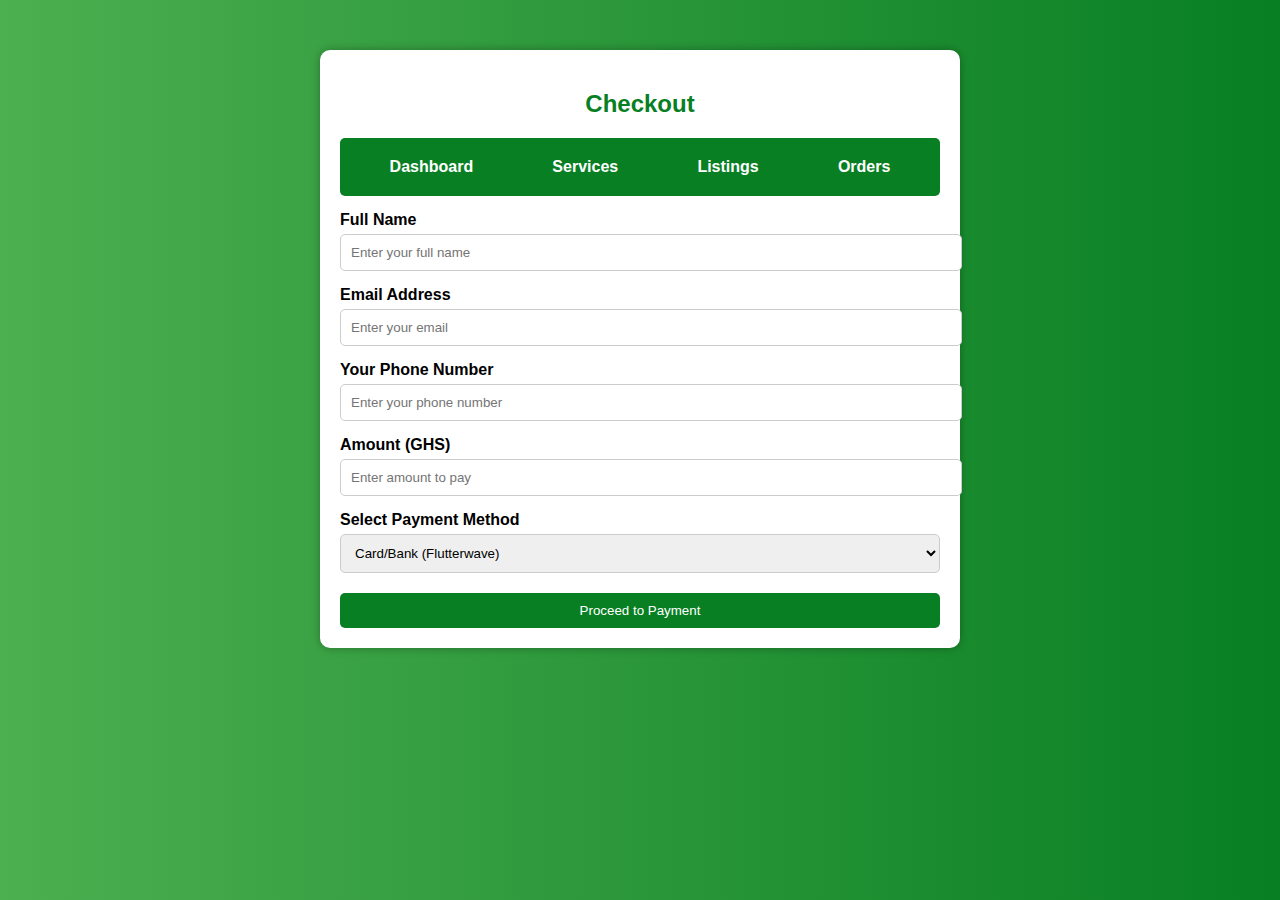
==== view/checkout.html @ 4c78885c "create the other folders" ====
<!DOCTYPE html>
<html lang="en">
<head>
    <meta charset="UTF-8">
    <meta name="viewport" content="width=device-width, initial-scale=1.0">
    <title>Checkout | EmpowerSkills Ghana</title>
    <script src="https://checkout.flutterwave.com/v3.js"></script>
    <style>
        body {
            font-family: Arial, sans-serif;
            background: linear-gradient(to right, #4CAF50, #087F23);
            color: white;
            text-align: center;
        }
        .container {
            width: 90%;
            max-width: 600px;
            margin: auto;
            padding: 20px;
            background: white;
            color: black;
            border-radius: 10px;
            box-shadow: 0px 0px 10px rgba(0, 0, 0, 0.3);
            margin-top: 50px;
        }
        h2 {
            color: #087F23;
        }
        .nav {
            display: flex;
            justify-content: space-around;
            padding: 10px;
            background: #087F23;
            border-radius: 5px;
        }
        .nav a {
            text-decoration: none;
            color: white;
            font-weight: bold;
            padding: 10px;
        }
        .nav a:hover {
            background: #1B5E20;
            border-radius: 5px;
        }
        .form-group {
            margin: 15px 0;
            text-align: left;
        }
        label {
            font-weight: bold;
        }
        input, select, button {
            width: 100%;
            padding: 10px;
            margin-top: 5px;
            border: 1px solid #ccc;
            border-radius: 5px;
        }
        button {
            background: #087F23;
            color: white;
            border: none;
            cursor: pointer;
        }
        button:hover {
            background: #1B5E20;
        }
        .hidden {
            display: none;
        }
    </style>
</head>
<body>

    <div class="container">
        <h2>Checkout</h2>
        <div class="nav">
            <a href="dashboard.html">Dashboard</a>
            <a href="services.html">Services</a>
            <a href="listings.html">Listings</a>
            <a href="orders.html">Orders</a>
        </div>

        <!-- Checkout Form -->
        <div>
            <div class="form-group">
                <label for="fullName">Full Name</label>
                <input type="text" id="fullName" placeholder="Enter your full name">
            </div>

            <div class="form-group">
                <label for="email">Email Address</label>
                <input type="email" id="email" placeholder="Enter your email">
            </div>

            <div class="form-group">
                <label for="phone">Your Phone Number</label>
                <input type="tel" id="phone" placeholder="Enter your phone number">
            </div>

            <div class="form-group">
                <label for="amount">Amount (GHS)</label>
                <input type="number" id="amount" placeholder="Enter amount to pay">
            </div>

            <div class="form-group">
                <label for="paymentMethod">Select Payment Method</label>
                <select id="paymentMethod" onchange="toggleMobileMoneyFields()">
                    <option value="flutterwave">Card/Bank (Flutterwave)</option>
                    <option value="mobile_money">Mobile Money</option>
                </select>
            </div>

            <!-- Mobile Money Fields (Hidden Initially) -->
            <div id="mobileMoneyFields" class="hidden">
                <div class="form-group">
                    <label for="network">Select Mobile Money Network</label>
                    <select id="network">
                        <option value="mtn">MTN Mobile Money</option>
                        <option value="vodafone">Vodafone Cash</option>
                        <option value="airteltigo">AirtelTigo Money</option>
                    </select>
                </div>

                <div class="form-group">
                    <label for="receiverPhone">Receiver's Phone Number</label>
                    <input type="tel" id="receiverPhone" placeholder="Enter receiver's phone number">
                </div>
            </div>

            <button onclick="makePayment()">Proceed to Payment</button>
        </div>

    </div>

    <script>
        function toggleMobileMoneyFields() {
            let paymentMethod = document.getElementById("paymentMethod").value;
            let mobileMoneyFields = document.getElementById("mobileMoneyFields");

            if (paymentMethod === "mobile_money") {
                mobileMoneyFields.classList.remove("hidden");
            } else {
                mobileMoneyFields.classList.add("hidden");
            }
        }

        function makePayment() {
            let fullName = document.getElementById("fullName").value.trim();
            let email = document.getElementById("email").value.trim();
            let phone = document.getElementById("phone").value.trim();
            let amount = document.getElementById("amount").value.trim();
            let paymentMethod = document.getElementById("paymentMethod").value;

            if (fullName === "" || email === "" || phone === "" || amount === "") {
                alert("Please fill all fields before proceeding.");
                return;
            }

            if (paymentMethod === "mobile_money") {
                let network = document.getElementById("network").value;
                let receiverPhone = document.getElementById("receiverPhone").value.trim();

                if (receiverPhone === "") {
                    alert("Please enter the receiver's phone number.");
                    return;
                }

                let mobileMoneyType = "mobilemoneyghana"; 

                FlutterwaveCheckout({
                    public_key: "FLWPUBK_TEST-xxxxxxxxxxxxxxxxxxxxx-X", // Replace with your Flutterwave public key
                    tx_ref: "EmpowerSkills-" + Math.floor(Math.random() * 1000000),
                    amount: amount,
                    currency: "GHS",
                    payment_options: mobileMoneyType,
                    redirect_url: "payment_success.html",
                    customer: {
                        email: email,
                        phone_number: phone,
                        name: fullName,
                    },
                    meta: {
                        receiver_phone: receiverPhone,
                        network: network,
                    },
                    customizations: {
                        title: "EmpowerSkills Ghana",
                        description: "Payment via Mobile Money",
                        logo: "https://yourwebsite.com/logo.png",
                    },
                });

            } else {
                FlutterwaveCheckout({
                    public_key: "FLWPUBK_TEST-xxxxxxxxxxxxxxxxxxxxx-X", // Replace with your Flutterwave public key
                    tx_ref: "EmpowerSkills-" + Math.floor(Math.random() * 1000000),
                    amount: amount,
                    currency: "GHS",
                    payment_options: "card, banktransfer, ussd",
                    redirect_url: "payment_success.html",
                    customer: {
                        email: email,
                        phone_number: phone,
                        name: fullName,
                    },
                    customizations: {
                        title: "EmpowerSkills Ghana",
                        description: "Payment via Card/Bank Transfer",
                        logo: "https://yourwebsite.com/logo.png",
                    },
                });
            }
        }
    </script>

</body>
</html>
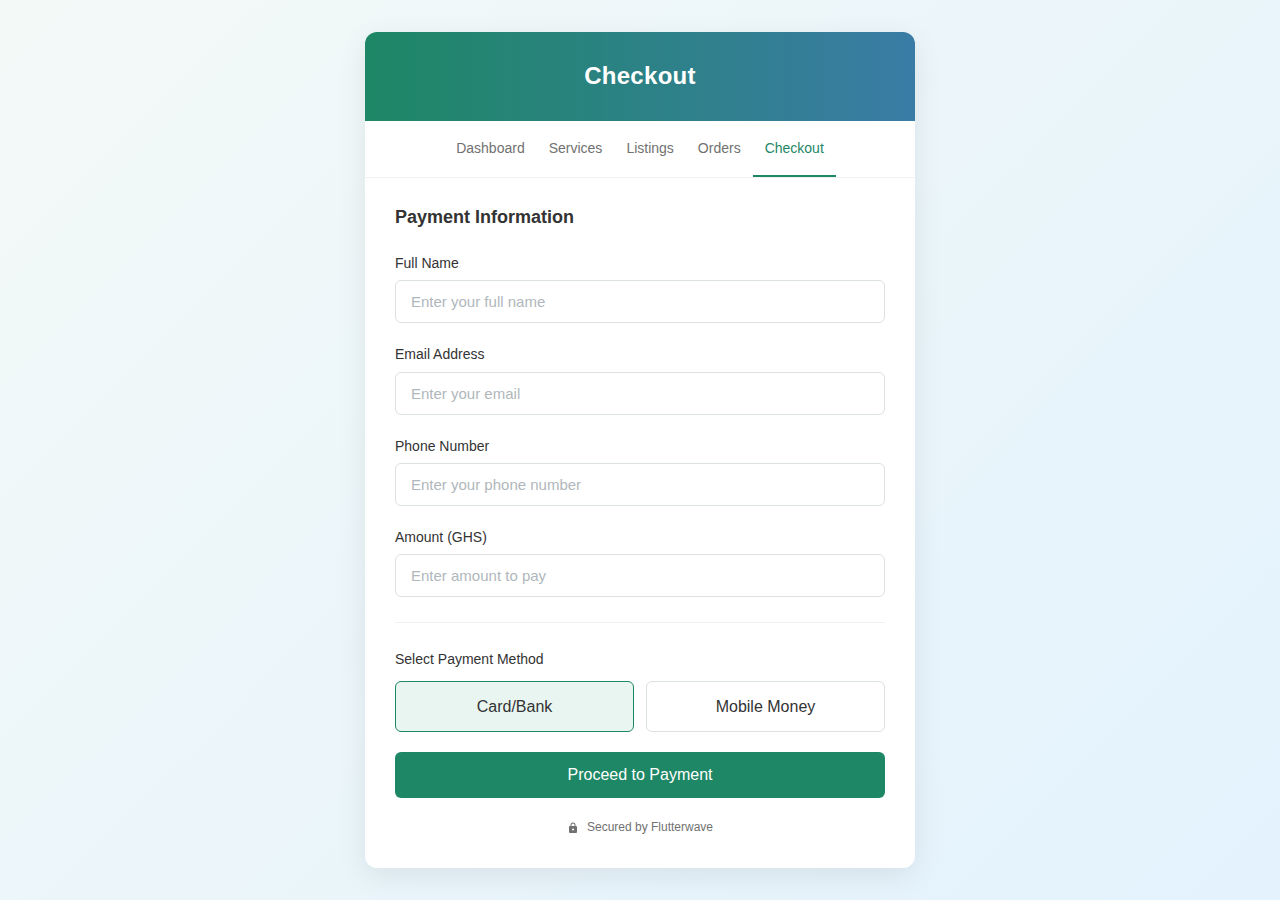
==== commit 43e9c3a0: "Updated frontend pages: services, order, checkout; added order filter" ====
--- a/view/checkout.html
+++ b/view/checkout.html
@@ -6,84 +6,259 @@
     <title>Checkout | EmpowerSkills Ghana</title>
     <script src="https://checkout.flutterwave.com/v3.js"></script>
     <style>
+        :root {
+            --primary: #1e8765;
+            --primary-light: #e9f5f1;
+            --primary-dark: #145c44;
+            --accent: #3a7ca5;
+            --accent-light: #d6ebf7;
+            --neutral-dark: #333333;
+            --neutral-mid: #717171;
+            --neutral-light: #f7f9fa;
+            --shadow: rgba(0, 0, 0, 0.08);
+        }
+        
+        * {
+            box-sizing: border-box;
+            margin: 0;
+            padding: 0;
+        }
+        
         body {
-            font-family: Arial, sans-serif;
-            background: linear-gradient(to right, #4CAF50, #087F23);
+            font-family: 'Segoe UI', Tahoma, Geneva, Verdana, sans-serif;
+            background: linear-gradient(135deg, #f3f9f7, #e3f2fd);
+            color: var(--neutral-dark);
+            line-height: 1.6;
+            min-height: 100vh;
+            display: flex;
+            justify-content: center;
+            align-items: center;
+            padding: 20px;
+        }
+        
+        .container {
+            width: 100%;
+            max-width: 550px;
+            background: white;
+            border-radius: 12px;
+            box-shadow: 0 8px 30px var(--shadow);
+            overflow: hidden;
+        }
+        
+        .header {
+            background: linear-gradient(to right, var(--primary), var(--accent));
+            padding: 25px 0;
+            text-align: center;
+            position: relative;
+        }
+        
+        .header h2 {
             color: white;
-            text-align: center;
-        }
-        .container {
-            width: 90%;
-            max-width: 600px;
-            margin: auto;
-            padding: 20px;
-            background: white;
-            color: black;
-            border-radius: 10px;
-            box-shadow: 0px 0px 10px rgba(0, 0, 0, 0.3);
-            margin-top: 50px;
-        }
-        h2 {
-            color: #087F23;
-        }
+            font-weight: 600;
+            font-size: 24px;
+            margin: 0;
+            letter-spacing: 0.3px;
+        }
+        
         .nav {
             display: flex;
-            justify-content: space-around;
-            padding: 10px;
-            background: #087F23;
-            border-radius: 5px;
-        }
+            justify-content: center;
+            background-color: white;
+            padding: 0;
+            border-bottom: 1px solid rgba(0,0,0,0.05);
+        }
+        
         .nav a {
             text-decoration: none;
-            color: white;
-            font-weight: bold;
-            padding: 10px;
-        }
-        .nav a:hover {
-            background: #1B5E20;
-            border-radius: 5px;
-        }
+            color: var(--neutral-mid);
+            font-weight: 500;
+            padding: 16px 12px;
+            font-size: 14px;
+            transition: all 0.2s ease;
+            border-bottom: 2px solid transparent;
+        }
+        
+        .nav a:hover, .nav a.active {
+            color: var(--primary);
+            border-bottom: 2px solid var(--primary);
+        }
+        
+        .form-container {
+            padding: 25px 30px 30px;
+        }
+        
+        .form-title {
+            margin-bottom: 20px;
+            font-size: 18px;
+            color: var(--neutral-dark);
+            font-weight: 600;
+        }
+        
         .form-group {
-            margin: 15px 0;
-            text-align: left;
-        }
+            margin-bottom: 20px;
+        }
+        
         label {
-            font-weight: bold;
-        }
-        input, select, button {
+            display: block;
+            font-size: 14px;
+            font-weight: 500;
+            color: var(--neutral-dark);
+            margin-bottom: 6px;
+        }
+        
+        input, select {
             width: 100%;
-            padding: 10px;
-            margin-top: 5px;
-            border: 1px solid #ccc;
-            border-radius: 5px;
-        }
-        button {
-            background: #087F23;
+            padding: 12px 15px;
+            border: 1px solid #dce1e4;
+            border-radius: 6px;
+            font-size: 15px;
+            transition: all 0.2s;
+            background-color: white;
+            color: var(--neutral-dark);
+        }
+        
+        input:focus, select:focus {
+            outline: none;
+            border-color: var(--primary);
+            box-shadow: 0 0 0 3px rgba(30, 135, 101, 0.12);
+        }
+        
+        input::placeholder {
+            color: #b0b7bc;
+        }
+        
+        .btn {
+            display: block;
+            width: 100%;
+            padding: 14px;
+            background: var(--primary);
             color: white;
             border: none;
+            border-radius: 6px;
+            font-size: 16px;
+            font-weight: 500;
             cursor: pointer;
-        }
-        button:hover {
-            background: #1B5E20;
-        }
+            transition: all 0.2s;
+            text-align: center;
+        }
+        
+        .btn:hover {
+            background: var(--primary-dark);
+            transform: translateY(-1px);
+            box-shadow: 0 4px 12px rgba(30, 135, 101, 0.15);
+        }
+        
+        .btn:active {
+            transform: translateY(0);
+        }
+        
+        .payment-options {
+            margin-bottom: 15px;
+        }
+        
+        .payment-options-title {
+            font-size: 14px;
+            font-weight: 500;
+            margin-bottom: 10px;
+        }
+        
+        .payment-method-selector {
+            display: flex;
+            gap: 12px;
+            margin-bottom: 20px;
+        }
+        
+        .payment-method-option {
+            flex: 1;
+            text-align: center;
+            padding: 12px;
+            border: 1px solid #dce1e4;
+            border-radius: 6px;
+            cursor: pointer;
+            transition: all 0.15s ease;
+        }
+        
+        .payment-method-option.active {
+            border-color: var(--primary);
+            background-color: var(--primary-light);
+        }
+        
+        .payment-method-option:hover:not(.active) {
+            background-color: var(--neutral-light);
+        }
+        
         .hidden {
             display: none;
+        }
+        
+        .section-divider {
+            height: 1px;
+            background-color: #f0f0f0;
+            margin: 25px 0;
+        }
+        
+        .secured-by {
+            text-align: center;
+            font-size: 12px;
+            color: var(--neutral-mid);
+            margin-top: 20px;
+            display: flex;
+            align-items: center;
+            justify-content: center;
+            gap: 8px;
+        }
+        
+        .lock-icon {
+            width: 12px;
+            height: 12px;
+            fill: var(--neutral-mid);
+        }
+        
+        @media (max-width: 600px) {
+            .container {
+                border-radius: 0;
+                box-shadow: none;
+                height: 100%;
+            }
+            
+            body {
+                padding: 0;
+            }
+            
+            .nav {
+                overflow-x: auto;
+                justify-content: flex-start;
+            }
+            
+            .nav a {
+                flex: 0 0 auto;
+                white-space: nowrap;
+            }
+            
+            .form-container {
+                padding: 20px;
+            }
         }
     </style>
 </head>
 <body>
 
     <div class="container">
-        <h2>Checkout</h2>
+        <div class="header">
+            <h2>Checkout</h2>
+        </div>
+        
         <div class="nav">
             <a href="dashboard.html">Dashboard</a>
             <a href="services.html">Services</a>
             <a href="listings.html">Listings</a>
             <a href="orders.html">Orders</a>
+            <a href="#" class="active">Checkout</a>
         </div>
 
-        <!-- Checkout Form -->
-        <div>
+        <div class="form-container">
+            <h3 class="form-title">Payment Information</h3>
+            
             <div class="form-group">
                 <label for="fullName">Full Name</label>
                 <input type="text" id="fullName" placeholder="Enter your full name">
@@ -95,7 +270,7 @@
             </div>
 
             <div class="form-group">
-                <label for="phone">Your Phone Number</label>
+                <label for="phone">Phone Number</label>
                 <input type="tel" id="phone" placeholder="Enter your phone number">
             </div>
 
@@ -104,18 +279,24 @@
                 <input type="number" id="amount" placeholder="Enter amount to pay">
             </div>
 
-            <div class="form-group">
-                <label for="paymentMethod">Select Payment Method</label>
-                <select id="paymentMethod" onchange="toggleMobileMoneyFields()">
-                    <option value="flutterwave">Card/Bank (Flutterwave)</option>
-                    <option value="mobile_money">Mobile Money</option>
-                </select>
+            <div class="section-divider"></div>
+            
+            <div class="payment-options">
+                <div class="payment-options-title">Select Payment Method</div>
+                <div class="payment-method-selector">
+                    <div class="payment-method-option active" id="cardOption" onclick="selectPaymentMethod('flutterwave')">
+                        Card/Bank
+                    </div>
+                    <div class="payment-method-option" id="mobileOption" onclick="selectPaymentMethod('mobile_money')">
+                        Mobile Money
+                    </div>
+                </div>
             </div>
 
             <!-- Mobile Money Fields (Hidden Initially) -->
             <div id="mobileMoneyFields" class="hidden">
                 <div class="form-group">
-                    <label for="network">Select Mobile Money Network</label>
+                    <label for="network">Mobile Money Network</label>
                     <select id="network">
                         <option value="mtn">MTN Mobile Money</option>
                         <option value="vodafone">Vodafone Cash</option>
@@ -129,20 +310,34 @@
                 </div>
             </div>
 
-            <button onclick="makePayment()">Proceed to Payment</button>
+            <button class="btn" onclick="makePayment()">Proceed to Payment</button>
+            
+            <div class="secured-by">
+                <svg class="lock-icon" viewBox="0 0 24 24">
+                    <path d="M12,17A2,2 0 0,0 14,15C14,13.89 13.1,13 12,13A2,2 0 0,0 10,15A2,2 0 0,0 12,17M18,8A2,2 0 0,1 20,10V20A2,2 0 0,1 18,22H6A2,2 0 0,1 4,20V10C4,8.89 4.9,8 6,8H7V6A5,5 0 0,1 12,1A5,5 0 0,1 17,6V8H18M12,3A3,3 0 0,0 9,6V8H15V6A3,3 0 0,0 12,3Z" />
+                </svg>
+                Secured by Flutterwave
+            </div>
         </div>
-
     </div>
 
     <script>
-        function toggleMobileMoneyFields() {
-            let paymentMethod = document.getElementById("paymentMethod").value;
+        let selectedPaymentMethod = "flutterwave";
+        
+        function selectPaymentMethod(method) {
+            selectedPaymentMethod = method;
             let mobileMoneyFields = document.getElementById("mobileMoneyFields");
-
-            if (paymentMethod === "mobile_money") {
+            let cardOption = document.getElementById("cardOption");
+            let mobileOption = document.getElementById("mobileOption");
+            
+            if (method === "mobile_money") {
                 mobileMoneyFields.classList.remove("hidden");
+                cardOption.classList.remove("active");
+                mobileOption.classList.add("active");
             } else {
                 mobileMoneyFields.classList.add("hidden");
+                cardOption.classList.add("active");
+                mobileOption.classList.remove("active");
             }
         }
 
@@ -151,14 +346,13 @@
             let email = document.getElementById("email").value.trim();
             let phone = document.getElementById("phone").value.trim();
             let amount = document.getElementById("amount").value.trim();
-            let paymentMethod = document.getElementById("paymentMethod").value;
 
             if (fullName === "" || email === "" || phone === "" || amount === "") {
                 alert("Please fill all fields before proceeding.");
                 return;
             }
 
-            if (paymentMethod === "mobile_money") {
+            if (selectedPaymentMethod === "mobile_money") {
                 let network = document.getElementById("network").value;
                 let receiverPhone = document.getElementById("receiverPhone").value.trim();
 
@@ -216,4 +410,4 @@
     </script>
 
 </body>
-</html>
+</html>